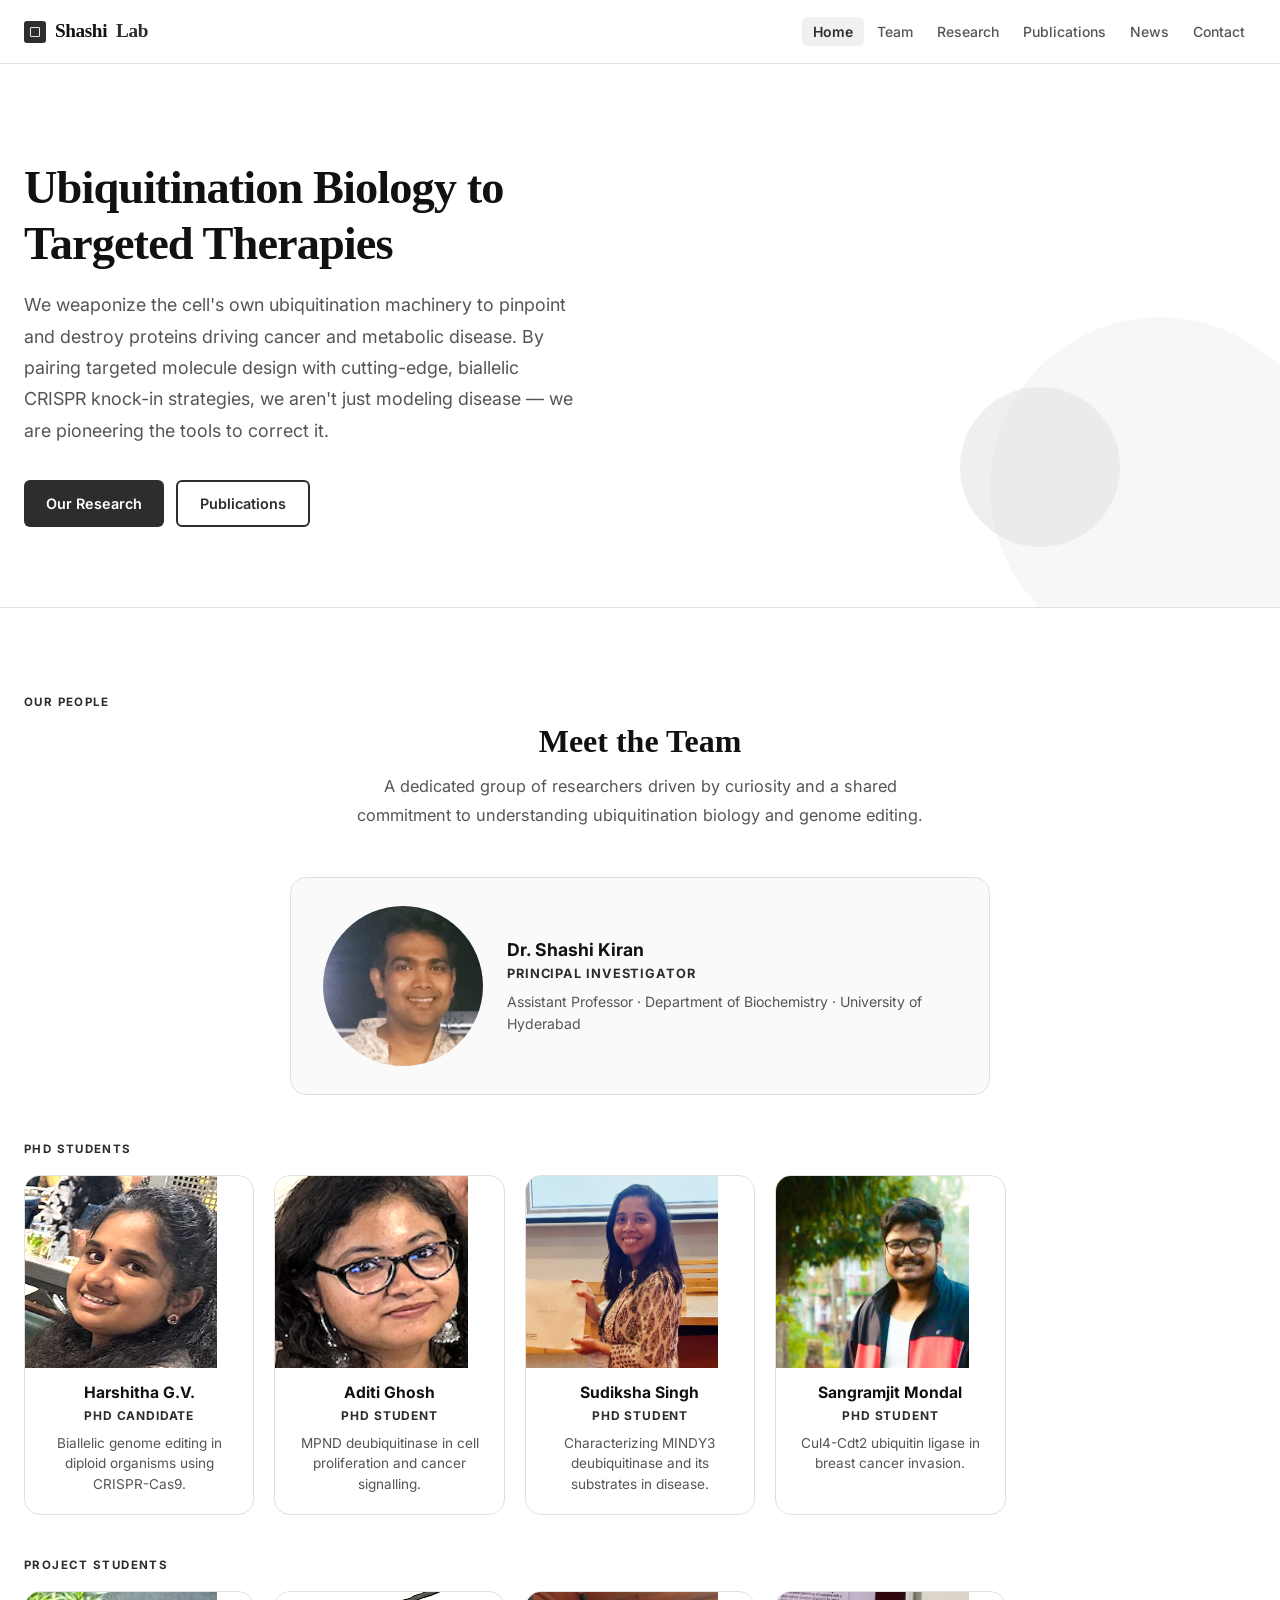
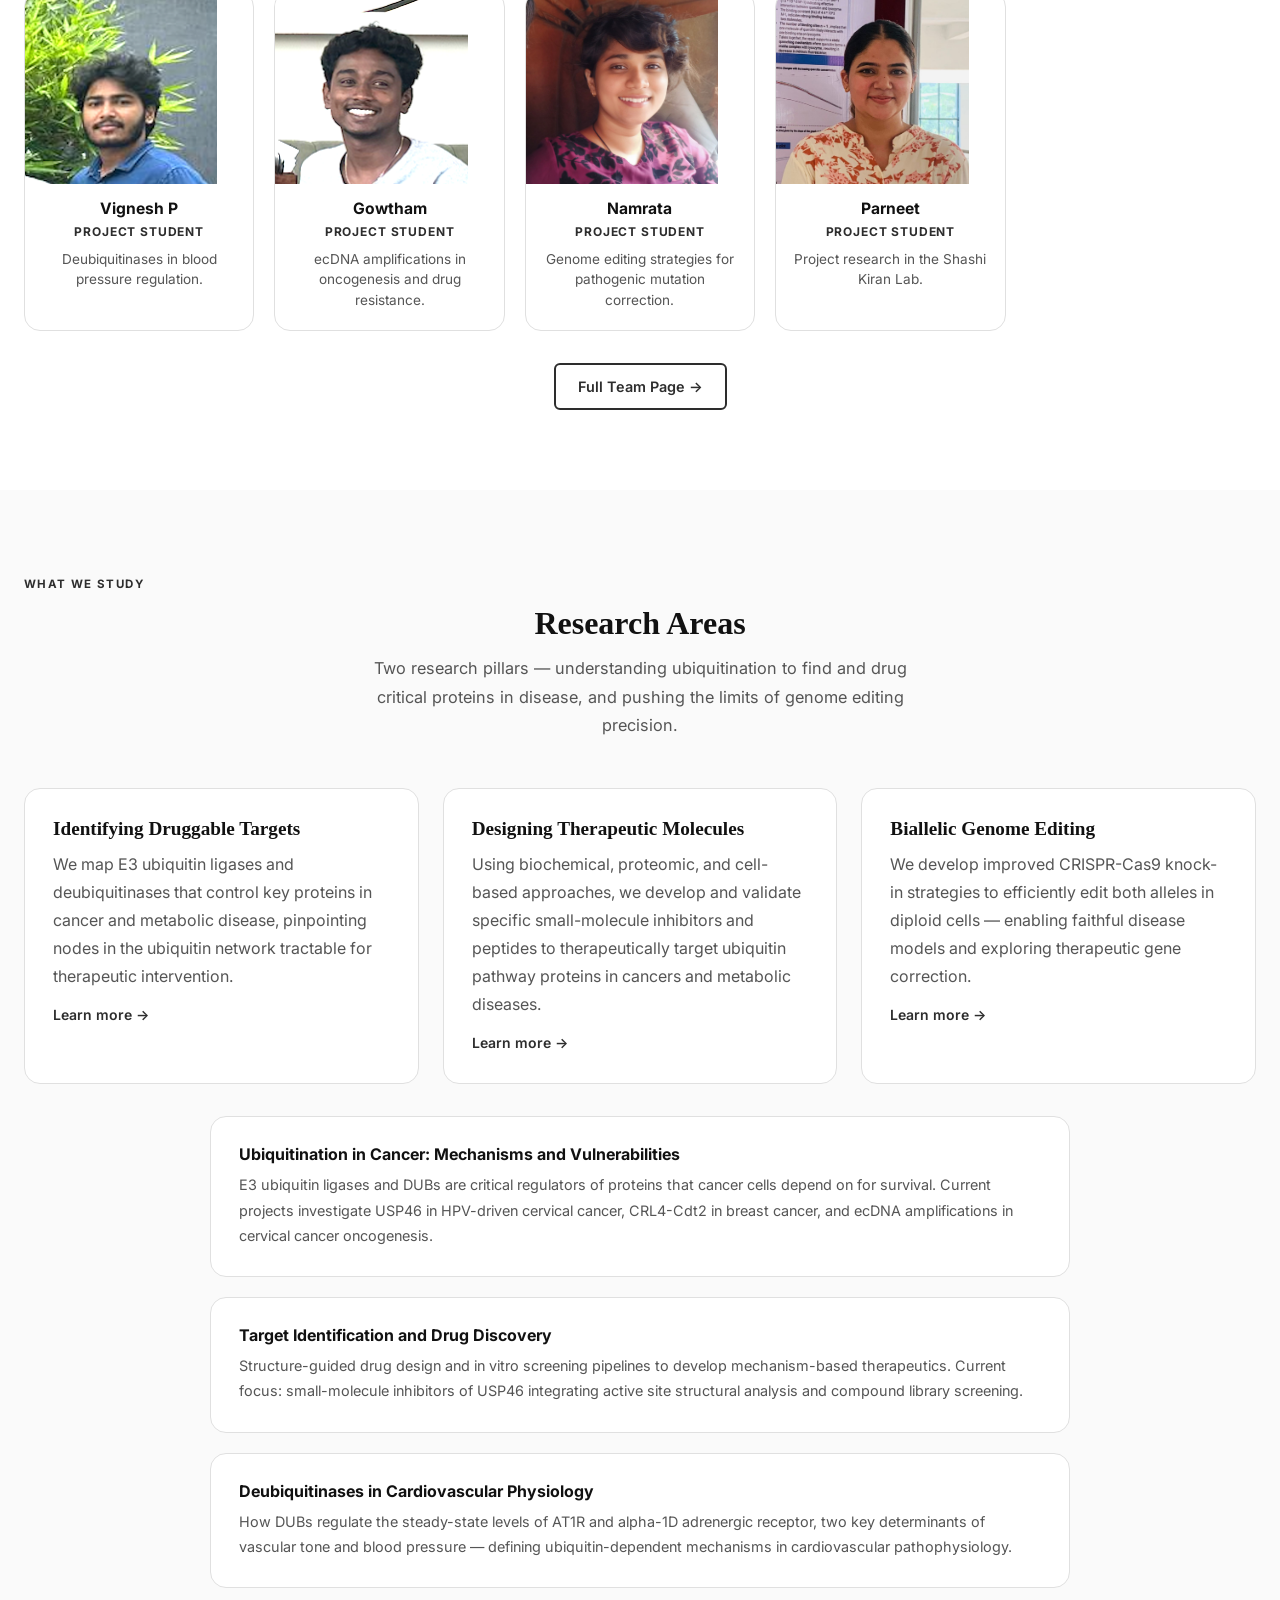
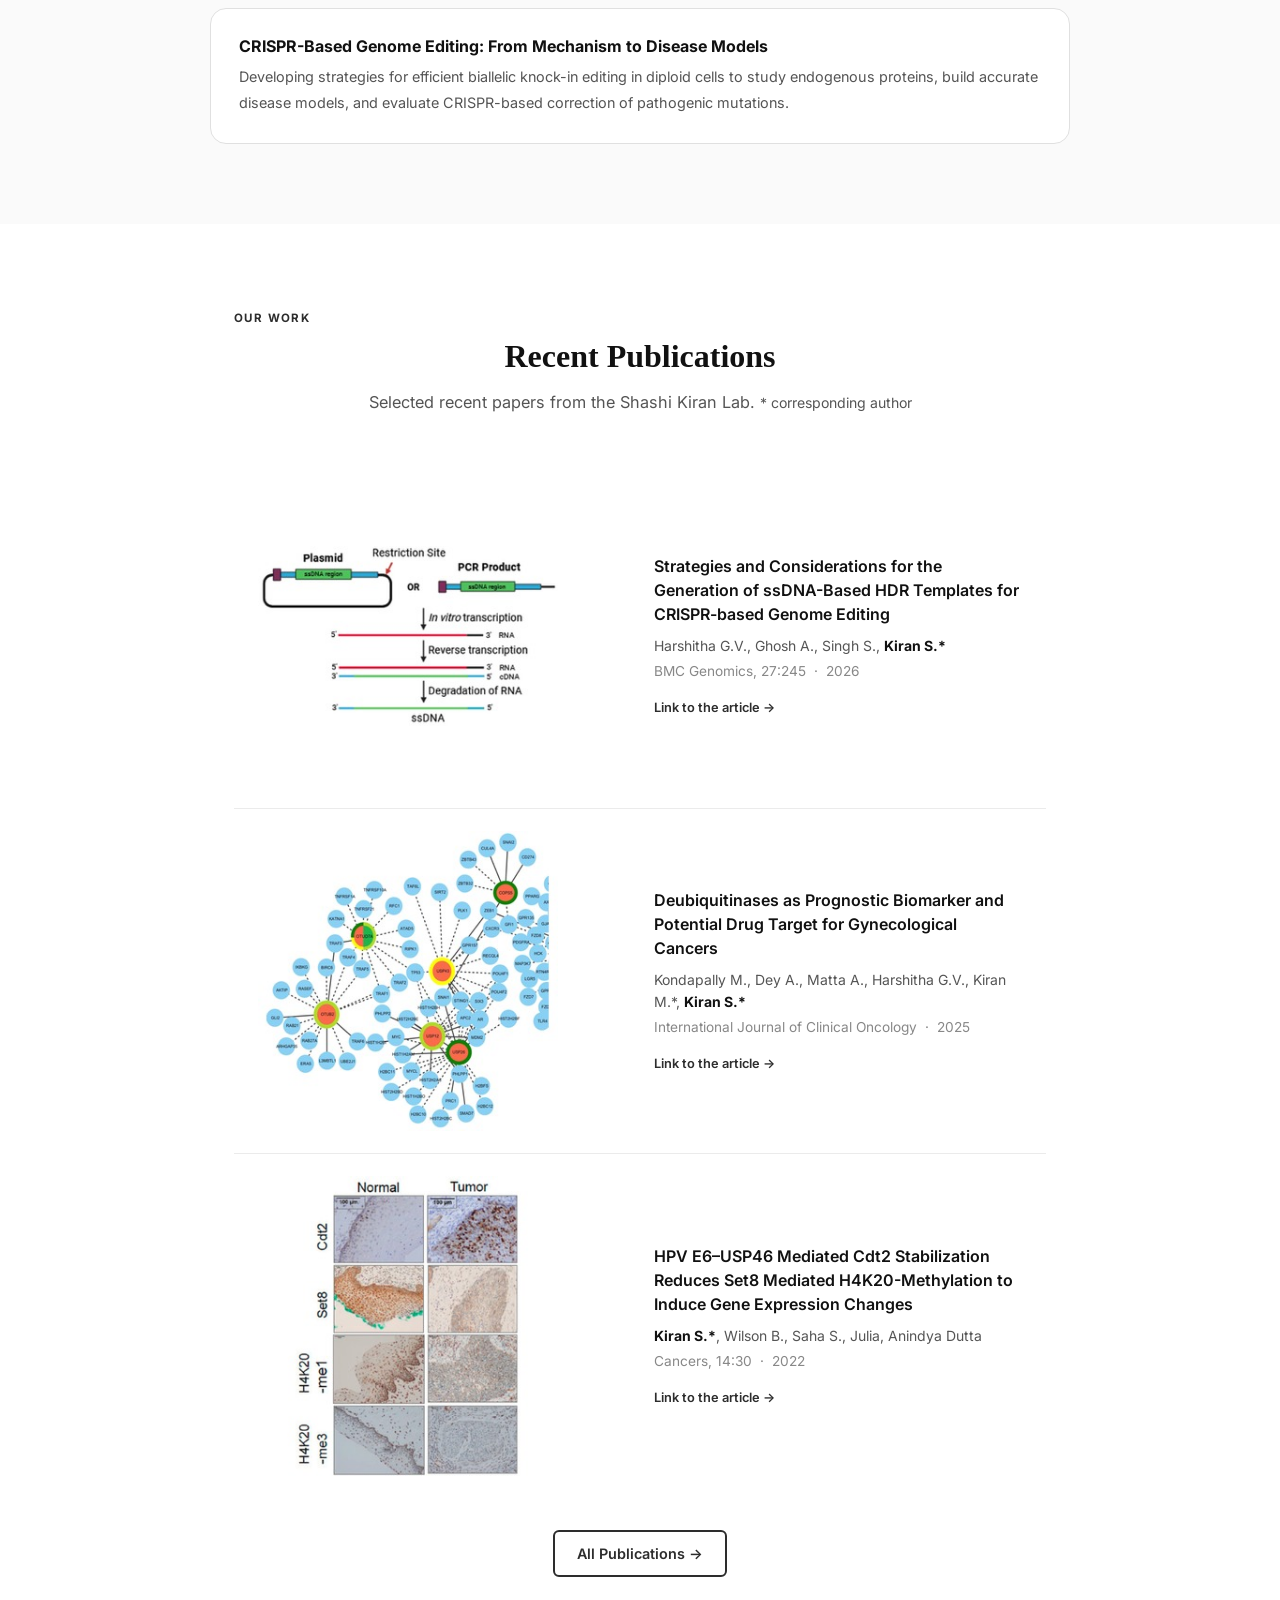
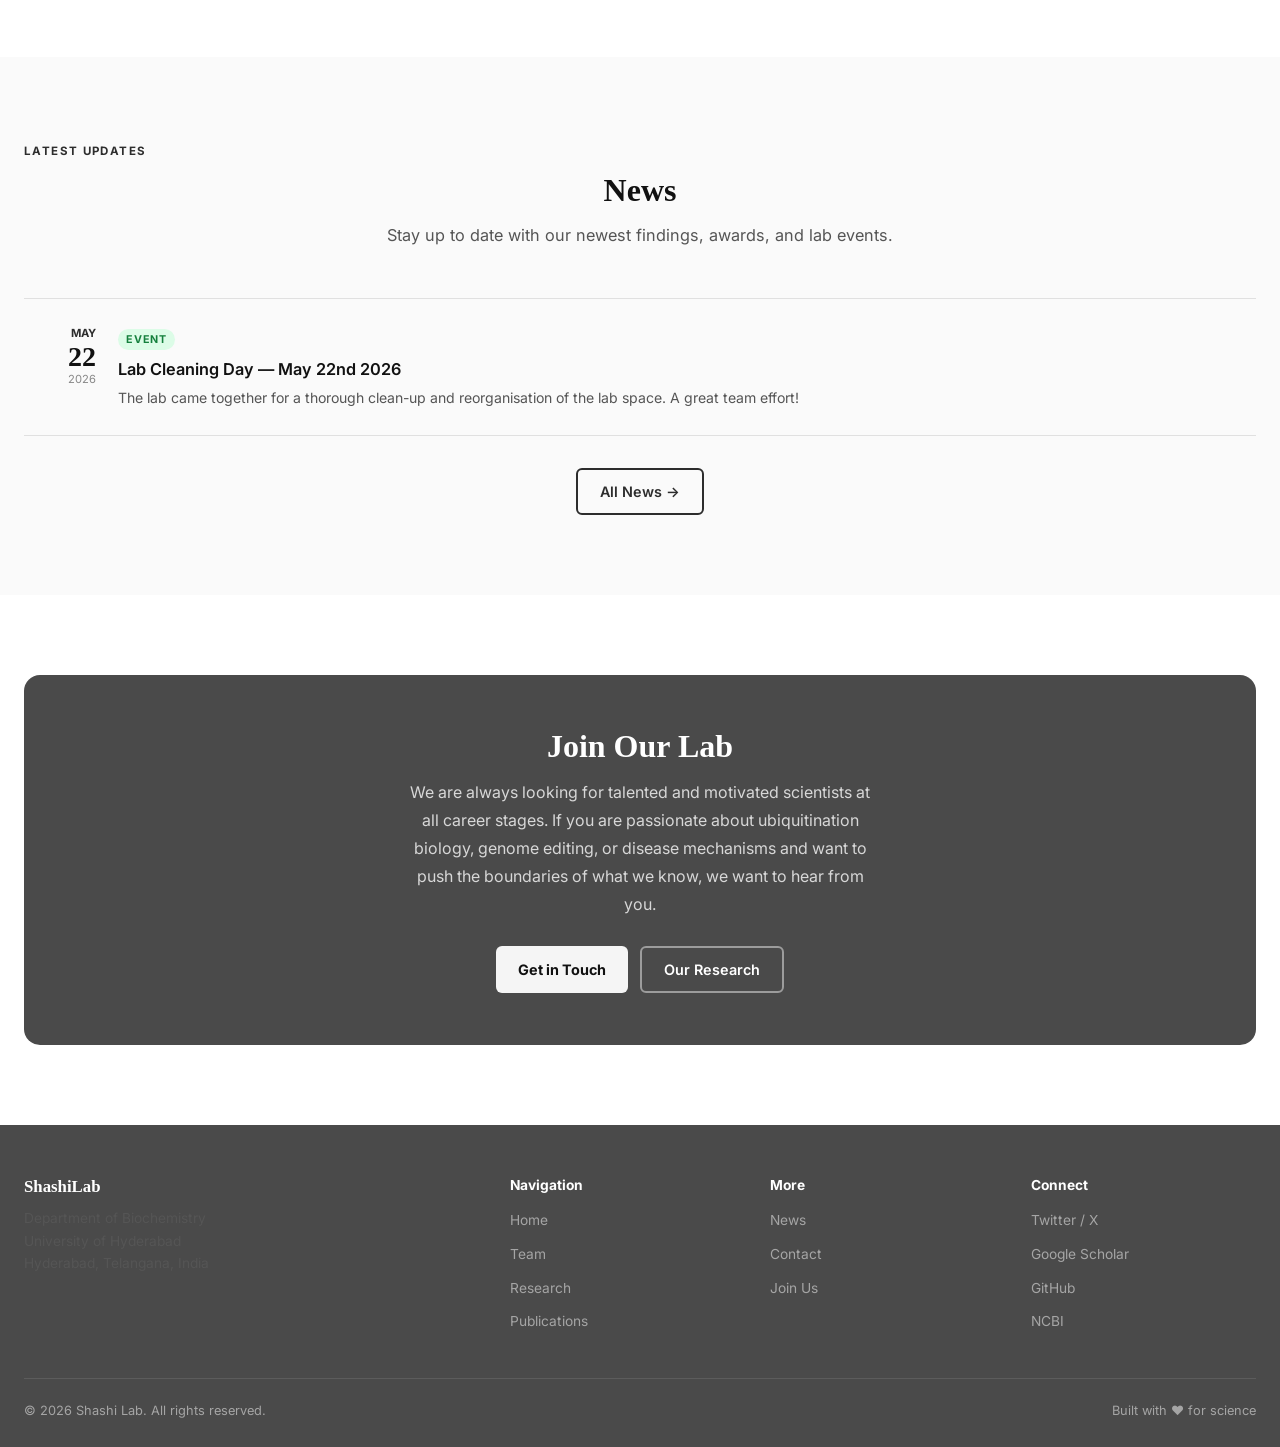
==== index.html @ e82fa658 "Initial commit: Shashi Lab website" ====
<!DOCTYPE html>
<html lang="en">
<head>
  <meta charset="UTF-8" />
  <meta name="viewport" content="width=device-width, initial-scale=1.0" />
  <title>Dr. Shashi Kiran Lab | University of Hyderabad | Biochemistry</title>
  <meta name="description" content="Dr. Shashi Kiran's research lab at the Department of Biochemistry, University of Hyderabad. We study ubiquitination biology in cancer and develop CRISPR-based genome editing strategies." />
  <meta name="keywords" content="Shashi Kiran, University of Hyderabad, Biochemistry, ubiquitin, deubiquitinase, USP46, CRISPR, genome editing, cancer research, UoH, Hyderabad" />
  <meta name="author" content="Dr. Shashi Kiran" />
  <meta property="og:title" content="Dr. Shashi Kiran Lab | University of Hyderabad" />
  <meta property="og:description" content="Research lab studying ubiquitination biology in cancer and CRISPR-based genome editing. Department of Biochemistry, University of Hyderabad." />
  <meta property="og:type" content="website" />
  <script type="application/ld+json">
  {
    "@context": "https://schema.org",
    "@graph": [
      {
        "@type": "ResearchOrganization",
        "name": "Shashi Kiran Lab",
        "alternateName": "ShashiLab",
        "description": "Research laboratory studying ubiquitination biology in cancer and CRISPR-based genome editing strategies at the University of Hyderabad.",
        "url": "",
        "parentOrganization": {
          "@type": "CollegeOrUniversity",
          "name": "University of Hyderabad",
          "alternateName": "UoH",
          "address": {
            "@type": "PostalAddress",
            "addressLocality": "Hyderabad",
            "addressRegion": "Telangana",
            "addressCountry": "IN"
          }
        },
        "department": {
          "@type": "Organization",
          "name": "Department of Biochemistry"
        },
        "knowsAbout": ["ubiquitination", "deubiquitinase", "CRISPR", "genome editing", "cancer biology", "USP46", "CRL4-Cdt2"]
      },
      {
        "@type": "Person",
        "name": "Dr. Shashi Kiran",
        "jobTitle": "Assistant Professor",
        "affiliation": {
          "@type": "CollegeOrUniversity",
          "name": "University of Hyderabad"
        },
        "worksFor": {
          "@type": "Organization",
          "name": "Department of Biochemistry, University of Hyderabad"
        },
        "alumniOf": [
          {
            "@type": "CollegeOrUniversity",
            "name": "Centre for DNA Fingerprinting and Diagnostics",
            "alternateName": "CDFD"
          },
          {
            "@type": "CollegeOrUniversity",
            "name": "University of Virginia",
            "alternateName": "UVa"
          }
        ],
        "knowsAbout": ["ubiquitin", "deubiquitinase", "USP46", "CRISPR", "genome editing", "cancer research"]
      }
    ]
  }
  </script>
  <link rel="preconnect" href="https://fonts.googleapis.com" />
  <link rel="preconnect" href="https://fonts.gstatic.com" crossorigin />
  <link href="https://fonts.googleapis.com/css2?family=Inter:wght@400;500;600;700;800&display=swap" rel="stylesheet" />
  <link rel="stylesheet" href="assets/style.css" />
</head>
<body>

<!-- ── Navigation ─────────────────────────────────────────────── -->
<nav class="nav">
  <div class="nav-inner">
    <a href="index.html" class="nav-logo"><span class="nav-crest" aria-hidden="true"><span class="nav-crest-gem"></span></span>Shashi<span>Lab</span></a>
    <ul class="nav-links" id="navLinks">
      <li><a href="index.html"        id="nav-home"         class="active">Home</a></li>
      <li><a href="team.html"         id="nav-team"                    >Team</a></li>
      <li><a href="research.html"     id="nav-research"                >Research</a></li>
      <li><a href="publications.html" id="nav-publications"            >Publications</a></li>
      <li><a href="news.html"         id="nav-news"                    >News</a></li>
      <li><a href="contact.html"                                       >Contact</a></li>
    </ul>
    <button class="nav-toggle" id="navToggle" aria-label="Toggle menu">☰</button>
  </div>
</nav>

<!-- ── Hero ───────────────────────────────────────────────────── -->
<section class="hero" id="hero">
  <div class="hero-inner">
<h1>Ubiquitination Biology to<br>Targeted Therapies</h1>
    <p>We weaponize the cell's own ubiquitination machinery to pinpoint and destroy proteins driving cancer and metabolic disease. By pairing targeted molecule design with cutting-edge, biallelic CRISPR knock-in strategies, we aren't just modeling disease — we are pioneering the tools to correct it.</p>
    <div class="hero-actions">
      <a href="#research" class="btn btn-primary">Our Research</a>
      <a href="#publications" class="btn btn-outline">Publications</a>
    </div>
  </div>
</section>

<!-- ── Team ───────────────────────────────────────────────────── -->
<section class="section" id="team">
  <div class="container">
    <div class="section-label">Our People</div>
    <h2 class="section-title">Meet the Team</h2>
    <p class="section-subtitle">A dedicated group of researchers driven by curiosity and a shared commitment to understanding ubiquitination biology and genome editing.</p>

    <!-- PI -->
    <div style="max-width:700px;margin:0 auto 40px;background:var(--surface);border:1px solid var(--border);border-radius:var(--radius-lg);padding:28px 32px;display:flex;gap:24px;align-items:center;">
      <img src="assets/photos/shashi.jpg" alt="Dr. Shashi Kiran" style="flex-shrink:0;width:160px;height:160px;border-radius:50%;object-fit:cover;object-position:center top;">
      <div>
        <div style="font-size:1.1rem;font-weight:700;color:var(--text);">Dr. Shashi Kiran</div>
        <div style="font-size:.8rem;font-weight:700;color:var(--accent);text-transform:uppercase;letter-spacing:.07em;margin-bottom:6px;">Principal Investigator</div>
        <div style="font-size:.88rem;color:var(--text-muted);">Assistant Professor · Department of Biochemistry · University of Hyderabad</div>
      </div>
    </div>

    <!-- PhD Students -->
    <div class="section-label" style="margin-bottom:16px;">PhD Students</div>
    <div class="member-grid" style="margin-bottom:36px;">
      <div class="member-card">
        <img src="assets/photos/harshitha.png" alt="Harshitha G.V." class="member-photo">
        <h4>Harshitha G.V.</h4>
        <div class="member-role">PhD Candidate</div>
        <p>Biallelic genome editing in diploid organisms using CRISPR-Cas9.</p>
      </div>
      <div class="member-card">
        <img src="assets/photos/aditi.png" alt="Aditi Ghosh" class="member-photo">
        <h4>Aditi Ghosh</h4>
        <div class="member-role">PhD Student</div>
        <p>MPND deubiquitinase in cell proliferation and cancer signalling.</p>
      </div>
      <div class="member-card">
        <img src="assets/photos/sudiksha.png" alt="Sudiksha Singh" class="member-photo" style="object-position:center 70%;">
        <h4>Sudiksha Singh</h4>
        <div class="member-role">PhD Student</div>
        <p>Characterizing MINDY3 deubiquitinase and its substrates in disease.</p>
      </div>
      <div class="member-card">
        <img src="assets/photos/sangramjit.jpg" alt="Sangramjit Mondal" class="member-photo">
        <h4>Sangramjit Mondal</h4>
        <div class="member-role">PhD Student</div>
        <p>Cul4-Cdt2 ubiquitin ligase in breast cancer invasion.</p>
      </div>
    </div>

    <!-- Project Students -->
    <div class="section-label" style="margin-bottom:16px;">Project Students</div>
    <div class="member-grid" style="margin-bottom:32px;">
      <div class="member-card">
        <img src="assets/photos/vignesh.png" alt="Vignesh P" class="member-photo">
        <h4>Vignesh P</h4>
        <div class="member-role">Project Student</div>
        <p>Deubiquitinases in blood pressure regulation.</p>
      </div>
      <div class="member-card">
        <img src="assets/photos/gowtham.png" alt="Gowtham" class="member-photo">
        <h4>Gowtham</h4>
        <div class="member-role">Project Student</div>
        <p>ecDNA amplifications in oncogenesis and drug resistance.</p>
      </div>
      <div class="member-card">
        <img src="assets/photos/namrata.jpg" alt="Namrata" class="member-photo">
        <h4>Namrata</h4>
        <div class="member-role">Project Student</div>
        <p>Genome editing strategies for pathogenic mutation correction.</p>
      </div>
      <div class="member-card">
        <img src="assets/photos/parneet.jpg" alt="Parneet" class="member-photo">
        <h4>Parneet</h4>
        <div class="member-role">Project Student</div>
        <p>Project research in the Shashi Kiran Lab.</p>
      </div>
    </div>

    <div style="text-align:center;">
      <a href="team.html" class="btn btn-outline">Full Team Page →</a>
    </div>
  </div>
</section>

<!-- ── Research ────────────────────────────────────────────────── -->
<section class="section section-alt" id="research">
  <div class="container">
    <div class="section-label">What We Study</div>
    <h2 class="section-title">Research Areas</h2>
    <p class="section-subtitle">Two research pillars — understanding ubiquitination to find and drug critical proteins in disease, and pushing the limits of genome editing precision.</p>

    <div class="grid-3" style="margin-bottom:32px;">
      <div class="card">
        <h3>Identifying Druggable Targets</h3>
        <p>We map E3 ubiquitin ligases and deubiquitinases that control key proteins in cancer and metabolic disease, pinpointing nodes in the ubiquitin network tractable for therapeutic intervention.</p>
        <a href="research.html" style="font-size:.875rem;font-weight:600;margin-top:14px;display:inline-block;">Learn more →</a>
      </div>
      <div class="card">
        <h3>Designing Therapeutic Molecules</h3>
        <p>Using biochemical, proteomic, and cell-based approaches, we develop and validate specific small-molecule inhibitors and peptides to therapeutically target ubiquitin pathway proteins in cancers and metabolic diseases.</p>
        <a href="research.html" style="font-size:.875rem;font-weight:600;margin-top:14px;display:inline-block;">Learn more →</a>
      </div>
      <div class="card">
        <h3>Biallelic Genome Editing</h3>
        <p>We develop improved CRISPR-Cas9 knock-in strategies to efficiently edit both alleles in diploid cells — enabling faithful disease models and exploring therapeutic gene correction.</p>
        <a href="research.html" style="font-size:.875rem;font-weight:600;margin-top:14px;display:inline-block;">Learn more →</a>
      </div>
    </div>

    <!-- Four programs brief -->
    <div style="display:flex;flex-direction:column;gap:20px;max-width:860px;margin:0 auto;">
      <div class="card">
        <h4 style="margin-bottom:8px;">Ubiquitination in Cancer: Mechanisms and Vulnerabilities</h4>
        <p style="font-size:.9rem;">E3 ubiquitin ligases and DUBs are critical regulators of proteins that cancer cells depend on for survival. Current projects investigate USP46 in HPV-driven cervical cancer, CRL4-Cdt2 in breast cancer, and ecDNA amplifications in cervical cancer oncogenesis.</p>
      </div>
      <div class="card">
        <h4 style="margin-bottom:8px;">Target Identification and Drug Discovery</h4>
        <p style="font-size:.9rem;">Structure-guided drug design and in vitro screening pipelines to develop mechanism-based therapeutics. Current focus: small-molecule inhibitors of USP46 integrating active site structural analysis and compound library screening.</p>
      </div>
      <div class="card">
        <h4 style="margin-bottom:8px;">Deubiquitinases in Cardiovascular Physiology</h4>
        <p style="font-size:.9rem;">How DUBs regulate the steady-state levels of AT1R and alpha-1D adrenergic receptor, two key determinants of vascular tone and blood pressure — defining ubiquitin-dependent mechanisms in cardiovascular pathophysiology.</p>
      </div>
      <div class="card">
        <h4 style="margin-bottom:8px;">CRISPR-Based Genome Editing: From Mechanism to Disease Models</h4>
        <p style="font-size:.9rem;">Developing strategies for efficient biallelic knock-in editing in diploid cells to study endogenous proteins, build accurate disease models, and evaluate CRISPR-based correction of pathogenic mutations.</p>
      </div>
    </div>
  </div>
</section>

<!-- ── Publications ────────────────────────────────────────────── -->
<section class="section" id="publications">
  <div class="container" style="max-width:860px;">
    <div class="section-label">Our Work</div>
    <h2 class="section-title">Recent Publications</h2>
    <p class="section-subtitle">Selected recent papers from the Shashi Kiran Lab. <span style="color:var(--text-muted);font-size:.88rem;">* corresponding author</span></p>

    <div style="margin-bottom:32px;">

      <div class="pub-entry">
        <img src="assets/thumbs/pub2_t.jpg" class="pub-thumb" alt="BMC Genomics 2026 – ssDNA HDR templates" loading="lazy">
        <div class="pub-detail">
          <div class="pub-title-text">Strategies and Considerations for the Generation of ssDNA-Based HDR Templates for CRISPR-based Genome Editing</div>
          <div class="pub-authors-text">Harshitha G.V., Ghosh A., Singh S., <span class="me">Kiran S.*</span></div>
          <div class="pub-journal-text">BMC Genomics, 27:245 &nbsp;·&nbsp; 2026</div>
          <a href="https://doi.org/10.1186/s12864-025-12406-y" target="_blank" class="pub-doi-link">Link to the article →</a>
        </div>
      </div>

      <div class="pub-entry">
        <img src="assets/thumbs/pub3_t.jpg" class="pub-thumb" alt="Int J Clin Oncol 2025 – DUBs gynecological cancers" loading="lazy">
        <div class="pub-detail">
          <div class="pub-title-text">Deubiquitinases as Prognostic Biomarker and Potential Drug Target for Gynecological Cancers</div>
          <div class="pub-authors-text">Kondapally M., Dey A., Matta A., Harshitha G.V., Kiran M.*, <span class="me">Kiran S.*</span></div>
          <div class="pub-journal-text">International Journal of Clinical Oncology &nbsp;·&nbsp; 2025</div>
          <a href="https://doi.org/10.1007/s10147-025-02880-5" target="_blank" class="pub-doi-link">Link to the article →</a>
        </div>
      </div>

      <div class="pub-entry">
        <img src="assets/thumbs/pub4_t.jpg" class="pub-thumb" alt="Cancers 2022 – HPVE6-USP46-Cdt2" loading="lazy">
        <div class="pub-detail">
          <div class="pub-title-text">HPV E6–USP46 Mediated Cdt2 Stabilization Reduces Set8 Mediated H4K20-Methylation to Induce Gene Expression Changes</div>
          <div class="pub-authors-text"><span class="me">Kiran S.*</span>, Wilson B., Saha S., Julia, Anindya Dutta</div>
          <div class="pub-journal-text">Cancers, 14:30 &nbsp;·&nbsp; 2022</div>
          <a href="https://doi.org/10.3390/cancers14010030" target="_blank" class="pub-doi-link">Link to the article →</a>
        </div>
      </div>

    </div>

    <div style="text-align:center;">
      <a href="publications.html" class="btn btn-outline">All Publications →</a>
    </div>
  </div>
</section>

<!-- ── News ────────────────────────────────────────────────────── -->
<section class="section section-alt" id="news">
  <div class="container">
    <div class="section-label">Latest Updates</div>
    <h2 class="section-title">News</h2>
    <p class="section-subtitle">Stay up to date with our newest findings, awards, and lab events.</p>

    <div class="news-feed">
      <div class="news-item">
        <div class="news-datebox">
          <div class="nd-month">May</div>
          <div class="nd-day">22</div>
          <div class="nd-year">2026</div>
        </div>
        <div class="news-content">
          <span class="badge b-member">Event</span>
          <div class="news-title">Lab Cleaning Day — May 22nd 2026</div>
          <div class="news-desc">The lab came together for a thorough clean-up and reorganisation of the lab space. A great team effort!</div>
        </div>
      </div>
    </div>

    <div style="text-align:center;margin-top:32px;">
      <a href="news.html" class="btn btn-outline">All News →</a>
    </div>
  </div>
</section>

<!-- ── Join Us ──────────────────────────────────────────────────── -->
<section class="section">
  <div class="container">
    <div class="join-banner">
      <h2>Join Our Lab</h2>
      <p>We are always looking for talented and motivated scientists at all career stages. If you are passionate about ubiquitination biology, genome editing, or disease mechanisms and want to push the boundaries of what we know, we want to hear from you.</p>
      <div style="display:flex;flex-wrap:wrap;gap:12px;justify-content:center;">
        <a href="contact.html" class="btn btn-white">Get in Touch</a>
        <a href="research.html" class="btn btn-ghost-white">Our Research</a>
      </div>
    </div>
  </div>
</section>

<!-- ── Footer ───────────────────────────────────────────────────── -->
<footer class="footer">
  <div class="container">
    <div class="footer-grid">
      <div class="footer-brand">
        <h3>ShashiLab</h3>
        <p>Department of Biochemistry<br>University of Hyderabad<br>Hyderabad, Telangana, India</p>
      </div>
      <div class="footer-col">
        <h4>Navigation</h4>
        <ul>
          <li><a href="index.html">Home</a></li>
          <li><a href="#team">Team</a></li>
          <li><a href="#research">Research</a></li>
          <li><a href="#publications">Publications</a></li>
        </ul>
      </div>
      <div class="footer-col">
        <h4>More</h4>
        <ul>
          <li><a href="#news">News</a></li>
          <li><a href="contact.html">Contact</a></li>
          <li><a href="contact.html#join">Join Us</a></li>
        </ul>
      </div>
      <div class="footer-col">
        <h4>Connect</h4>
        <ul>
          <li><a href="#">Twitter / X</a></li>
          <li><a href="#">Google Scholar</a></li>
          <li><a href="#">GitHub</a></li>
          <li><a href="#">NCBI</a></li>
        </ul>
      </div>
    </div>
    <div class="footer-bottom">
      <span>© 2026 Shashi Lab. All rights reserved.</span>
      <span>Built with ❤️ for science</span>
    </div>
  </div>
</footer>

<script>
  // Mobile nav toggle
  document.getElementById('navToggle').addEventListener('click', () => {
    document.getElementById('navLinks').classList.toggle('open');
  });

  // Scroll-spy: highlight nav tab as each section scrolls into view
  const spySections = ['team', 'research', 'publications', 'news'];

  function updateActiveNav() {
    const scrollY = window.scrollY;
    let current = '';

    // If near the very top, highlight Home
    if (scrollY < 80) {
      current = 'home';
    } else {
      spySections.forEach(id => {
        const el = document.getElementById(id);
        if (el && el.getBoundingClientRect().top <= 120) current = id;
      });
    }

    document.querySelectorAll('.nav-links a').forEach(a => {
      a.classList.remove('active');
    });

    if (current === 'home') {
      document.getElementById('nav-home').classList.add('active');
    } else if (current) {
      const link = document.getElementById('nav-' + current);
      if (link) link.classList.add('active');
    }
  }

  window.addEventListener('scroll', updateActiveNav, { passive: true });
  updateActiveNav(); // run once on load
</script>
</body>
</html>
---- assets/style.css ----
/* ================================================================
   Shashi Lab — Main Stylesheet  |  Monochrome Edition
   ================================================================ */

@media (prefers-reduced-motion: no-preference) {
  html { scroll-behavior: smooth; }
}

/* ── Custom Properties ────────────────────────────────────────── */
:root {
  --primary:        #111111;
  --primary-dark:   #0d0d0d;
  --accent:         #2d2d2d;
  --accent-light:   #e8e8e8;
  --accent-mid:     #f0f0f0;

  --text:           #111111;
  --text-muted:     #555555;
  --text-light:     #888888;

  --bg:             #ffffff;
  --surface:        #fafafa;
  --surface-2:      #f0f0f0;
  --border:         #e0e0e0;
  --border-light:   #ebebeb;

  --shadow-sm:      0 1px 3px rgba(0,0,0,.07), 0 1px 2px rgba(0,0,0,.05);
  --shadow:         0 4px 12px rgba(0,0,0,.09);
  --shadow-lg:      0 10px 30px rgba(0,0,0,.11);

  --radius-sm:      6px;
  --radius:         10px;
  --radius-lg:      16px;
  --radius-full:    9999px;

  --nav-h:          64px;
  --max-w:          1300px;
  --section-pad:    80px;
}

/* ── Reset ────────────────────────────────────────────────────── */
*, *::before, *::after { box-sizing: border-box; margin: 0; padding: 0; }
html { scroll-behavior: smooth; }
body {
  font-family: 'Inter', -apple-system, BlinkMacSystemFont, 'Segoe UI', sans-serif;
  color: var(--text);
  background: var(--bg);
  line-height: 1.6;
  -webkit-font-smoothing: antialiased;
}
img { max-width: 100%; display: block; }
a   { color: var(--accent); text-decoration: none; }
a:hover { text-decoration: underline; }
ul  { list-style: none; }

/* ── Typography ───────────────────────────────────────────────── */
h1, h2, h3, h4, h5 { font-weight: 700; line-height: 1.2; color: var(--text); }
h1, h2, h3 { font-family: Georgia, 'Times New Roman', serif; }
h1 { font-size: clamp(2rem,   4vw, 2.9rem); }
h2 { font-size: clamp(1.45rem,3vw, 2rem);   }
h3 { font-size: 1.2rem; }
h4 { font-size: 1rem;   }
p  { color: var(--text-muted); line-height: 1.75; }

/* ── Layout helpers ───────────────────────────────────────────── */
.container {
  max-width: var(--max-w);
  margin: 0 auto;
  padding: 0 24px;
}
.section     { padding: var(--section-pad) 0; }
.section-alt { background: var(--surface); }

.section-label {
  display: inline-block;
  font-size: .72rem;
  font-weight: 700;
  letter-spacing: .12em;
  text-transform: uppercase;
  color: var(--accent);
  margin-bottom: 10px;
}
.section-title    { text-align: center; margin-bottom: 12px; }
.section-subtitle {
  text-align: center;
  color: var(--text-muted);
  max-width: 580px;
  margin: 0 auto 48px;
  font-size: 1.02rem;
}

/* ── Navigation ───────────────────────────────────────────────── */
.nav {
  position: sticky;
  top: 0;
  z-index: 100;
  height: var(--nav-h);
  background: rgba(255,255,255,.96);
  backdrop-filter: blur(12px);
  -webkit-backdrop-filter: blur(12px);
  border-bottom: 1px solid var(--border);
}
.nav-inner {
  max-width: var(--max-w);
  margin: 0 auto;
  padding: 0 24px;
  height: 100%;
  display: flex;
  align-items: center;
  justify-content: space-between;
}
.nav-logo {
  font-size: 1.2rem;
  font-weight: 700;
  color: var(--primary);
  text-decoration: none;
  letter-spacing: -.02em;
  white-space: nowrap;
  display: flex;
  align-items: center;
  gap: 9px;
  font-family: Georgia, 'Times New Roman', serif;
}
.nav-logo span { color: var(--accent); }
.nav-logo:hover { text-decoration: none; }

/* Crest mark (Option K) */
.nav-crest {
  width: 22px; height: 22px;
  background: var(--accent);
  border-radius: 3px;
  display: inline-flex;
  align-items: center;
  justify-content: center;
  flex-shrink: 0;
}
.nav-crest-gem {
  width: 10px; height: 10px;
  border: 1.5px solid var(--accent-light);
  border-radius: 1px;
}

.nav-links {
  display: flex;
  align-items: center;
  gap: 2px;
}
.nav-links a {
  font-size: .875rem;
  font-weight: 500;
  color: var(--text-muted);
  padding: 6px 11px;
  border-radius: var(--radius-sm);
  text-decoration: none;
  transition: color .15s, background .15s;
}
.nav-links a:hover  { color: var(--primary); background: var(--accent-mid); }
.nav-links a.active { color: var(--accent);  background: var(--accent-mid); font-weight: 600; }

.nav-toggle {
  display: none;
  background: none;
  border: 1.5px solid var(--border);
  border-radius: var(--radius-sm);
  padding: 5px 8px;
  cursor: pointer;
  color: var(--text);
  font-size: 1.1rem;
  line-height: 1;
}
@media (max-width: 720px) {
  .nav-toggle { display: flex; align-items: center; }
  .nav-links {
    display: none;
    position: absolute;
    top: var(--nav-h);
    left: 0; right: 0;
    background: var(--bg);
    border-bottom: 1px solid var(--border);
    flex-direction: column;
    align-items: stretch;
    padding: 12px;
    gap: 2px;
    box-shadow: var(--shadow);
  }
  .nav-links.open { display: flex; }
  .nav-links a { padding: 10px 14px; }
}

/* ── Buttons ──────────────────────────────────────────────────── */
.btn {
  display: inline-flex;
  align-items: center;
  gap: 7px;
  font-size: .9rem;
  font-weight: 600;
  padding: 10px 22px;
  border-radius: var(--radius-sm);
  border: none;
  cursor: pointer;
  text-decoration: none;
  transition: transform .15s, box-shadow .15s, background .15s, border-color .15s;
  font-family: inherit;
}
.btn:hover { transform: translateY(-1px); box-shadow: var(--shadow); text-decoration: none; }

.btn-primary  { background: var(--accent); color: #ffffff; }
.btn-primary:hover { background: var(--primary-dark); color: #ffffff; }

.btn-outline  { background: transparent; color: var(--accent); border: 2px solid var(--accent); }
.btn-outline:hover  { background: var(--accent); color: #ffffff; }

/* for use on dark backgrounds (join banner, footer) */
.btn-white    { background: #f5f5f5; color: var(--primary); font-weight: 700; }
.btn-white:hover  { background: var(--accent-light); }

.btn-ghost-white {
  background: transparent;
  color: #fff;
  border: 2px solid rgba(255,255,255,.45);
}
.btn-ghost-white:hover { background: rgba(255,255,255,.12); border-color: #fff; }

.btn-sm { font-size: .8rem; padding: 6px 14px; }

/* ── Hero (home) ──────────────────────────────────────────────── */
.hero {
  background: var(--bg);
  padding: 96px 0 80px;
  position: relative;
  overflow: hidden;
  border-bottom: 1px solid var(--border);
}
/* Bubble decorations (Option I placement) */
.hero::before {
  content: '';
  position: absolute;
  right: -50px; bottom: -50px;
  width: 340px; height: 340px;
  border-radius: 50%;
  background: var(--accent-mid);
  opacity: .55;
  pointer-events: none;
}
.hero::after {
  content: '';
  position: absolute;
  right: 160px; bottom: 60px;
  width: 160px; height: 160px;
  border-radius: 50%;
  background: var(--border);
  opacity: .5;
  pointer-events: none;
}
.hero-inner {
  position: relative; z-index: 1;
  max-width: var(--max-w);
  margin: 0 auto;
  padding: 0 24px;
}
.hero-badge {
  display: inline-flex;
  align-items: center;
  gap: 6px;
  background: var(--surface);
  border: 1px solid var(--border);
  color: var(--accent);
  font-size: .73rem;
  font-weight: 700;
  letter-spacing: .1em;
  text-transform: uppercase;
  padding: 5px 12px;
  border-radius: var(--radius-full);
  margin-bottom: 22px;
}
.hero h1 { color: var(--primary); margin-bottom: 18px; max-width: 680px; letter-spacing: -.02em; }
.hero > .hero-inner > p {
  color: var(--text-muted);
  font-size: 1.12rem;
  max-width: 560px;
  margin-bottom: 34px;
}
.hero-actions { display: flex; flex-wrap: wrap; gap: 12px; }
.hero-stats {
  display: flex; flex-wrap: wrap; gap: 44px;
  margin-top: 60px;
  padding-top: 40px;
  border-top: 1px solid var(--border);
}
.hero-stat-value { font-size: 2rem; font-weight: 800; color: var(--primary); line-height: 1; font-family: Georgia, serif; }
.hero-stat-label { font-size: .82rem; color: var(--text-muted); margin-top: 4px; }

/* ── Page hero (inner pages) ──────────────────────────────────── */
.page-hero {
  background: var(--bg);
  padding: 54px 0 50px;
  position: relative;
  overflow: hidden;
  border-bottom: 1px solid var(--border);
}
.page-hero::before {
  content: '';
  position: absolute;
  right: -30px; bottom: -30px;
  width: 210px; height: 210px;
  border-radius: 50%;
  background: var(--accent-mid);
  opacity: .45;
  pointer-events: none;
}
.page-hero::after {
  content: '';
  position: absolute;
  right: 120px; bottom: 35px;
  width: 90px; height: 90px;
  border-radius: 50%;
  background: var(--border);
  opacity: .5;
  pointer-events: none;
}
.page-hero .section-label { color: var(--accent); }
.page-hero h1 { color: var(--primary); margin-bottom: 8px; }
.page-hero p  { color: var(--text-muted); font-size: 1.02rem; }

/* ── Research cards ───────────────────────────────────────────── */
.grid-3 { display: grid; grid-template-columns: repeat(auto-fill, minmax(300px, 1fr)); gap: 24px; }
.grid-2 { display: grid; grid-template-columns: repeat(auto-fill, minmax(360px, 1fr)); gap: 24px; }
.grid-4 { display: grid; grid-template-columns: repeat(auto-fill, minmax(220px, 1fr)); gap: 20px; }

.card {
  background: #fff;
  border: 1px solid var(--border);
  border-radius: var(--radius-lg);
  padding: 28px;
  transition: box-shadow .2s, transform .2s;
}
.card:hover { box-shadow: var(--shadow-lg); transform: translateY(-3px); }

.card-icon {
  width: 50px; height: 50px;
  background: var(--surface);
  border-radius: var(--radius);
  display: flex; align-items: center; justify-content: center;
  font-size: 1.4rem;
  margin-bottom: 18px;
}
.card h3 { margin-bottom: 10px; }

/* Banner-top card variant */
.card-with-banner { padding-top: 0; overflow: hidden; }
.card-banner {
  background: var(--accent);
  color: #fef3c7;
  font-size: .68rem;
  font-weight: 700;
  letter-spacing: .13em;
  text-transform: uppercase;
  padding: 9px 28px;
  margin: 0 -28px 22px;
}

/* ── Team ─────────────────────────────────────────────────────── */
.pi-card {
  display: grid;
  grid-template-columns: 240px 1fr;
  gap: 36px;
  align-items: start;
  background: #fff;
  border: 1px solid var(--border);
  border-radius: var(--radius-lg);
  padding: 36px;
  margin-bottom: 48px;
  box-shadow: var(--shadow-sm);
}
.pi-avatar {
  width: 160px; height: 160px;
  border-radius: var(--radius-lg);
  background: linear-gradient(135deg, #2d2d2d, #4a4a4a);
  display: flex; align-items: center; justify-content: center;
  font-size: 3rem; font-weight: 700; color: #ffffff;
  font-family: Georgia, serif;
}
.pi-photo {
  width: 240px; height: 240px;
  border-radius: var(--radius-lg);
  object-fit: cover;
  object-position: center top;
}
.pi-name  { font-size: 1.5rem; margin-bottom: 3px; font-family: Georgia, serif; }
.pi-title { font-size: .88rem; color: var(--accent); font-weight: 600; margin-bottom: 14px; letter-spacing: .02em; }
.pi-bio   { margin-bottom: 18px; }
.pi-links { display: flex; flex-wrap: wrap; gap: 8px; }

.member-grid { display: grid; grid-template-columns: repeat(auto-fill, minmax(195px, 1fr)); gap: 20px; }
.member-card {
  text-align: center;
  background: #fff;
  border: 1px solid var(--border);
  border-radius: var(--radius-lg);
  padding: 0 18px 20px;
  overflow: hidden;
  transition: box-shadow .2s, transform .2s;
}
.member-card:hover { box-shadow: var(--shadow-lg); transform: translateY(-3px); }
.member-avatar {
  width: calc(100% + 36px);
  aspect-ratio: 1;
  margin: 0 -18px 16px;
  display: flex; align-items: center; justify-content: center;
  font-size: 3rem; font-weight: 700; color: #ffffff;
  background: linear-gradient(135deg, #2d2d2d, #4a4a4a);
  font-family: Georgia, serif;
}
.member-photo {
  width: calc(100% + 36px);
  aspect-ratio: 1;
  object-fit: cover;
  object-position: center top;
  margin: 0 -18px 16px;
  display: block;
}
.member-card h4   { margin-bottom: 3px; font-size: .98rem; }
.member-role {
  font-size: .75rem; font-weight: 700;
  color: var(--accent);
  text-transform: uppercase;
  letter-spacing: .07em;
  margin-bottom: 8px;
}
.member-card p { font-size: .85rem; line-height: 1.5; }
.member-links {
  margin-top: 12px;
  display: flex; justify-content: center; gap: 6px;
  flex-wrap: wrap;
}
.member-links a {
  font-size: .73rem; font-weight: 600;
  color: var(--text-muted);
  background: var(--surface);
  padding: 3px 9px;
  border-radius: var(--radius-full);
  border: 1px solid var(--border);
  text-decoration: none;
  transition: background .15s, color .15s;
}
.member-links a:hover { background: var(--accent-mid); color: var(--accent); }

.alumni-list { display: flex; flex-direction: column; gap: 0; }
.alumni-item {
  display: flex; align-items: center; justify-content: space-between;
  padding: 14px 0;
  border-bottom: 1px solid var(--border-light);
  gap: 16px;
  flex-wrap: wrap;
}
.alumni-name  { font-weight: 600; font-size: .95rem; }
.alumni-info  { font-size: .85rem; color: var(--text-muted); }
.alumni-dest  { font-size: .82rem; color: var(--accent); font-style: italic; }

/* ── Publications ─────────────────────────────────────────────── */
.pub-year-section { margin-bottom: 60px; }
.pub-year-heading {
  font-size: 3.2rem; font-weight: 800;
  color: var(--border); line-height: 1;
  margin-bottom: 2px; letter-spacing: -1px;
  font-family: Georgia, serif;
}
.pub-year-rule {
  border: none; border-top: 1.5px solid var(--border);
  margin: 0 0 6px;
}
.pub-list { display: flex; flex-direction: column; }
.pub-entry {
  display: flex; gap: 96px;
  padding: 22px 24px;
  border-bottom: 1px solid var(--border-light);
  align-items: center;
  transition: background .15s;
}
.pub-entry:last-child { border-bottom: none; }
.pub-entry:hover { background: var(--surface); }

.pub-thumb {
  flex-shrink: 0;
  align-self: center;
  width: 300px;
  height: 300px;
  border-radius: 8px;
  overflow: hidden;
  display: block;
}
img.pub-thumb {
  display: block;
  width: 300px;
  height: 300px;
  object-fit: cover;
}
.pub-thumb-lines {
  flex: 1; padding: 9px 8px 6px;
  display: flex; flex-direction: column; gap: 5px;
}
.pub-thumb-line {
  height: 2px; border-radius: 1px; background: var(--border);
}
.pub-thumb-line:nth-child(1) { width: 88%; }
.pub-thumb-line:nth-child(2) { width: 65%; }
.pub-thumb-line:nth-child(3) { width: 92%; }
.pub-thumb-line:nth-child(4) { width: 75%; }
.pub-thumb-line:nth-child(5) { width: 55%; }
.pub-thumb-line:nth-child(6) { width: 80%; }
.pub-thumb-footer {
  background: var(--surface);
  border-top: 1px solid var(--border);
  padding: 4px 5px;
  font-size: .5rem; font-weight: 700;
  color: var(--text-light); text-transform: uppercase;
  letter-spacing: .04em; line-height: 1.35;
  text-align: center;
}

.pub-detail { flex: 1; padding-top: 1px; }
.pub-title-text {
  font-size: 1rem; font-weight: 600;
  color: var(--text); line-height: 1.52;
  margin-bottom: 8px;
}
.pub-title-text a { color: inherit; text-decoration: none; }
.pub-title-text a:hover { color: var(--accent); }
.pub-authors-text {
  font-size: .875rem; color: var(--text-muted);
  margin-bottom: 4px; line-height: 1.6;
}
.pub-authors-text .me { font-weight: 700; color: var(--primary); }
.pub-journal-text {
  font-size: .855rem; color: var(--text-light);
  margin-bottom: 11px;
}
.pub-doi-link {
  display: inline-block;
  font-size: .8rem; font-weight: 600;
  color: var(--accent); text-decoration: none;
  border-bottom: 1px solid transparent;
  transition: border-color .15s;
}
.pub-doi-link:hover { border-bottom-color: var(--accent); }
.pl-code:hover { background: var(--accent-light); }
.pl-data { color: #7c3aed; border-color: #ddd6fe; background: #faf5ff; }

/* ── News ─────────────────────────────────────────────────────── */
.news-feed { display: flex; flex-direction: column; }
.news-item {
  display: flex; gap: 22px;
  padding: 26px 0;
  border-bottom: 1px solid var(--border);
}
.news-item:first-child { border-top: 1px solid var(--border); }
.news-datebox { min-width: 72px; text-align: right; }
.news-datebox .nd-month { font-size: .7rem; font-weight: 700; text-transform: uppercase; color: var(--accent); }
.news-datebox .nd-day   { font-size: 1.75rem; font-weight: 800; color: var(--text); line-height: 1; font-family: Georgia, serif; }
.news-datebox .nd-year  { font-size: .7rem; color: var(--text-light); }
.news-content { flex: 1; }
.badge {
  display: inline-flex; align-items: center;
  font-size: .67rem; font-weight: 700;
  text-transform: uppercase; letter-spacing: .07em;
  padding: 2px 8px; border-radius: var(--radius-full);
  margin-bottom: 6px;
}
.b-paper  { background: var(--accent-light); color: #222222; }
.b-award  { background: #fef9c3; color: #a16207; }
.b-member { background: #dcfce7; color: #15803d; }
.b-media  { background: #fce7f3; color: #9d174d; }
.b-grant  { background: #e0e7ff; color: #4338ca; }
.b-event  { background: var(--accent-mid); color: #444444; }
.news-title { font-size: 1.02rem; font-weight: 600; color: var(--text); margin-bottom: 5px; }
.news-desc  { font-size: .88rem; color: var(--text-muted); }

/* ── Resources ────────────────────────────────────────────────── */
.resource-grid { display: grid; grid-template-columns: repeat(auto-fill, minmax(270px, 1fr)); gap: 20px; }
.resource-card {
  background: #fff;
  border: 1px solid var(--border);
  border-radius: var(--radius-lg);
  padding: 24px;
  display: flex; flex-direction: column; gap: 10px;
  transition: box-shadow .2s, transform .2s;
}
.resource-card:hover { box-shadow: var(--shadow); transform: translateY(-2px); }
.res-type {
  font-size: .7rem; font-weight: 700;
  text-transform: uppercase; letter-spacing: .1em;
}
.rt-code     { color: #059669; }
.rt-data     { color: #0284c7; }
.rt-protocol { color: #7c3aed; }
.rt-tutorial { color: #d97706; }
.resource-card h4  { font-size: .97rem; line-height: 1.35; }
.resource-card p   { font-size: .86rem; flex: 1; }
.resource-footer   {
  display: flex; align-items: center; justify-content: space-between;
  font-size: .78rem; color: var(--text-light);
  padding-top: 4px;
  border-top: 1px solid var(--border-light);
}

/* ── Contact ──────────────────────────────────────────────────── */
.contact-grid { display: grid; grid-template-columns: 1fr 1fr; gap: 48px; }
.contact-item {
  display: flex; gap: 14px;
  margin-bottom: 22px;
}
.ci-icon {
  width: 42px; height: 42px;
  background: var(--surface);
  border-radius: var(--radius);
  display: flex; align-items: center; justify-content: center;
  font-size: 1.1rem; flex-shrink: 0;
}
.ci-label { font-size: .8rem; font-weight: 600; color: var(--text-muted); margin-bottom: 1px; }
.ci-value { font-size: .95rem; color: var(--text); }

.contact-form { display: flex; flex-direction: column; gap: 16px; }
.form-group   { display: flex; flex-direction: column; gap: 5px; }
.form-group label {
  font-size: .83rem; font-weight: 600; color: var(--text);
}
.form-group input,
.form-group textarea,
.form-group select {
  padding: 10px 13px;
  border: 1.5px solid var(--border);
  border-radius: var(--radius-sm);
  font-size: .93rem;
  font-family: inherit;
  color: var(--text);
  background: #fff;
  transition: border-color .15s, box-shadow .15s;
}
.form-group input:focus,
.form-group textarea:focus,
.form-group select:focus {
  outline: none;
  border-color: var(--accent);
  box-shadow: 0 0 0 3px rgba(0,0,0,.1);
}
.form-group textarea { resize: vertical; min-height: 110px; }
.form-row { display: grid; grid-template-columns: 1fr 1fr; gap: 16px; }

/* ── Join banner ──────────────────────────────────────────────── */
.join-banner {
  background: #4a4a4a;
  border-radius: var(--radius-lg);
  padding: 52px 48px;
  text-align: center;
}
.join-banner h2 { color: #ffffff; margin-bottom: 12px; }
.join-banner p  { color: rgba(255,255,255,.78); max-width: 480px; margin: 0 auto 28px; }

/* ── Chip / Tag ───────────────────────────────────────────────── */
.chip {
  display: inline-block;
  font-size: .73rem; font-weight: 600;
  padding: 3px 10px;
  border-radius: var(--radius-full);
  background: var(--surface);
  color: var(--accent);
  border: 1px solid var(--border);
}

/* ── Funding Cards ────────────────────────────────────────────── */
.fund-grid {
  display: grid;
  grid-template-columns: repeat(auto-fill, minmax(420px, 1fr));
  gap: 20px;
  max-width: 960px;
  margin: 0 auto;
}
.fund-card {
  background: #fff;
  border: 1px solid var(--border);
  border-radius: var(--radius-lg);
  overflow: hidden;
  display: flex;
  flex-direction: column;
  transition: box-shadow .25s, transform .25s;
}
.fund-card:hover { box-shadow: var(--shadow-lg); transform: translateY(-4px); }

.fund-header {
  padding: 18px 22px;
  display: flex;
  align-items: flex-start;
  justify-content: space-between;
  gap: 12px;
}
.fh-icmr      { background: linear-gradient(135deg, #0d9488 0%, #0f766e 100%); }
.fh-anrf      { background: linear-gradient(135deg, #3d3d3d 0%, #5a5a5a 100%); }
.fh-anrf-pair { background: linear-gradient(135deg, #2a2a2a 0%, #4a4a4a 100%); }

.fund-agency {
  font-size: 1rem; font-weight: 800;
  color: #fff; letter-spacing: .04em;
  line-height: 1;
}
.fund-agency-sub {
  font-size: .72rem; color: rgba(255,255,255,.7);
  margin-top: 4px; font-weight: 500;
}
.fund-grant {
  font-size: .67rem;
  color: rgba(255,255,255,.65);
  font-family: 'Courier New', monospace;
  text-align: right;
  white-space: nowrap;
  padding-top: 2px;
}
.fund-soon {
  font-size: .67rem; font-weight: 700;
  background: rgba(255,255,255,.2);
  color: #fff;
  padding: 3px 8px;
  border-radius: var(--radius-full);
  white-space: nowrap;
}
.fund-body {
  padding: 20px 22px;
  flex: 1;
  display: flex;
  flex-direction: column;
  justify-content: space-between;
  gap: 16px;
}
.fund-title {
  font-size: .95rem; font-weight: 600;
  color: var(--text); line-height: 1.55;
}
.fund-footer {
  display: flex;
  align-items: center;
  justify-content: space-between;
  flex-wrap: wrap;
  gap: 8px;
  padding-top: 14px;
  border-top: 1px solid var(--border-light);
}
.fund-amount {
  font-size: 1.05rem; font-weight: 800;
  color: var(--accent);
}
.fund-amount-note {
  font-size: .75rem; color: var(--text-muted);
  font-weight: 400;
}
.fund-dates {
  font-size: .82rem; color: var(--text-muted);
  display: flex; align-items: center; gap: 5px;
}
.fund-dates svg { opacity: .5; }

@media (max-width: 600px) {
  .fund-grid { grid-template-columns: 1fr; }
}

/* ── Divider ──────────────────────────────────────────────────── */
hr.divider { height: 1px; background: var(--border); border: none; }

/* ── Footer ───────────────────────────────────────────────────── */
.footer {
  background: #4a4a4a;
  color: rgba(255,255,255,.5);
  padding: 52px 0 26px;
}
.footer-grid {
  display: grid;
  grid-template-columns: 2fr 1fr 1fr 1fr;
  gap: 36px;
  padding-bottom: 36px;
  border-bottom: 1px solid rgba(255,255,255,.1);
  margin-bottom: 22px;
}
.footer-brand h3  { color: #ffffff; font-size: 1.05rem; margin-bottom: 10px; font-family: Georgia, serif; }
.footer-brand p   { font-size: .86rem; line-height: 1.65; max-width: 260px; }
.footer-col h4    { color: #ffffff; font-size: .86rem; margin-bottom: 14px; }
.footer-col li    { margin-bottom: 8px; }
.footer-col a     { font-size: .86rem; color: rgba(255,255,255,.5); text-decoration: none; transition: color .15s; }
.footer-col a:hover { color: #ffffff; }
.footer-bottom    {
  display: flex; align-items: center; justify-content: space-between;
  font-size: .8rem; flex-wrap: wrap; gap: 8px;
}
.footer-bottom a  { color: rgba(255,255,255,.38); }
.footer-bottom a:hover { color: #ffffff; }

/* ── Responsive ───────────────────────────────────────────────── */
@media (max-width: 900px) {
  .pi-card { grid-template-columns: 1fr; text-align: center; }
  .pi-avatar { margin: 0 auto; }
  .pi-photo { margin: 0 auto; }
  .pi-links  { justify-content: center; }
  .footer-grid { grid-template-columns: 1fr 1fr; }
  .contact-grid { grid-template-columns: 1fr; }
}
@media (max-width: 600px) {
  :root { --section-pad: 56px; }
  .hero          { padding: 70px 0 56px; }
  .hero-stats    { gap: 24px; margin-top: 40px; }
  .join-banner   { padding: 32px 20px; }
  .footer-grid   { grid-template-columns: 1fr; }
  .news-item     { flex-direction: column; gap: 8px; }
  .news-datebox  { text-align: left; display: flex; align-items: baseline; gap: 6px; }
  .news-datebox .nd-day { font-size: 1.2rem; }
  .form-row      { grid-template-columns: 1fr; }
  .pub-entry  { gap: 14px; padding: 14px 8px; }
  .pub-thumb  { width: 160px; height: 160px; }
  img.pub-thumb { width: 160px; height: 160px; }
  .grid-2        { grid-template-columns: 1fr; }
}
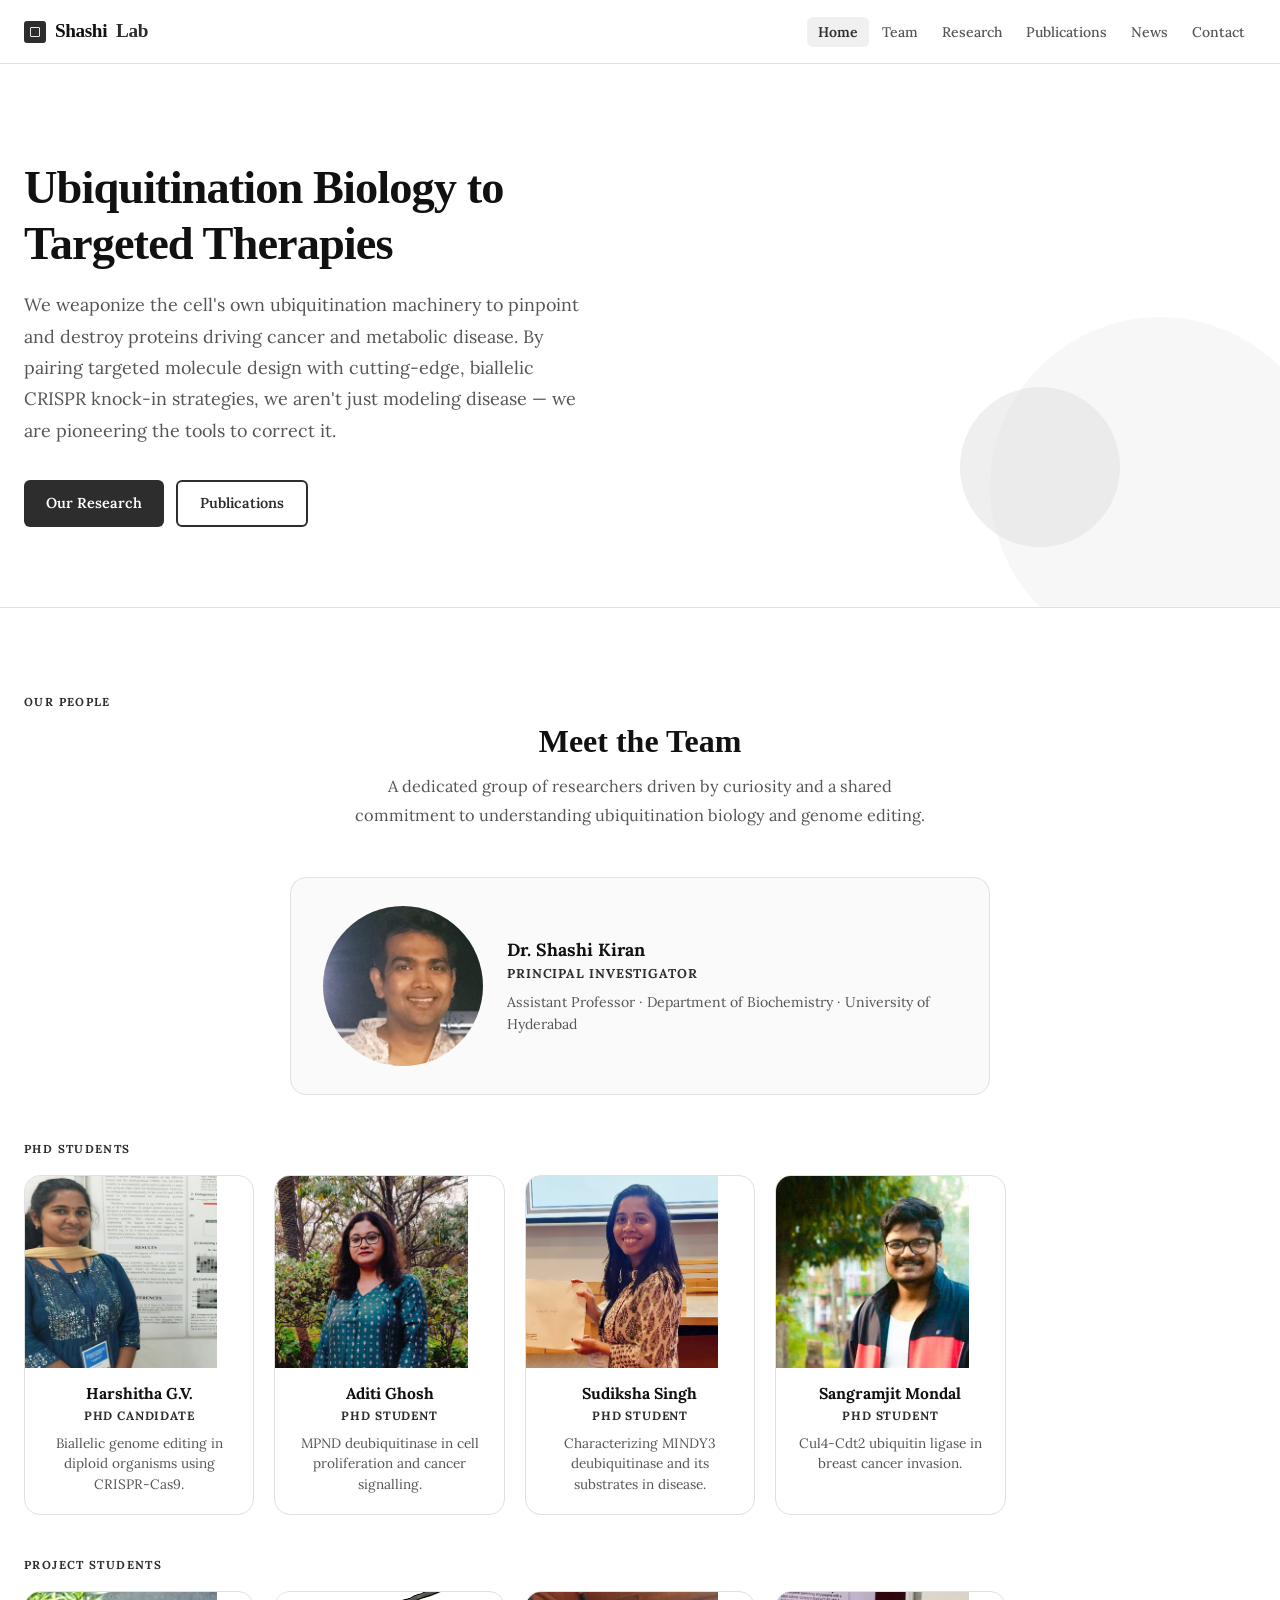
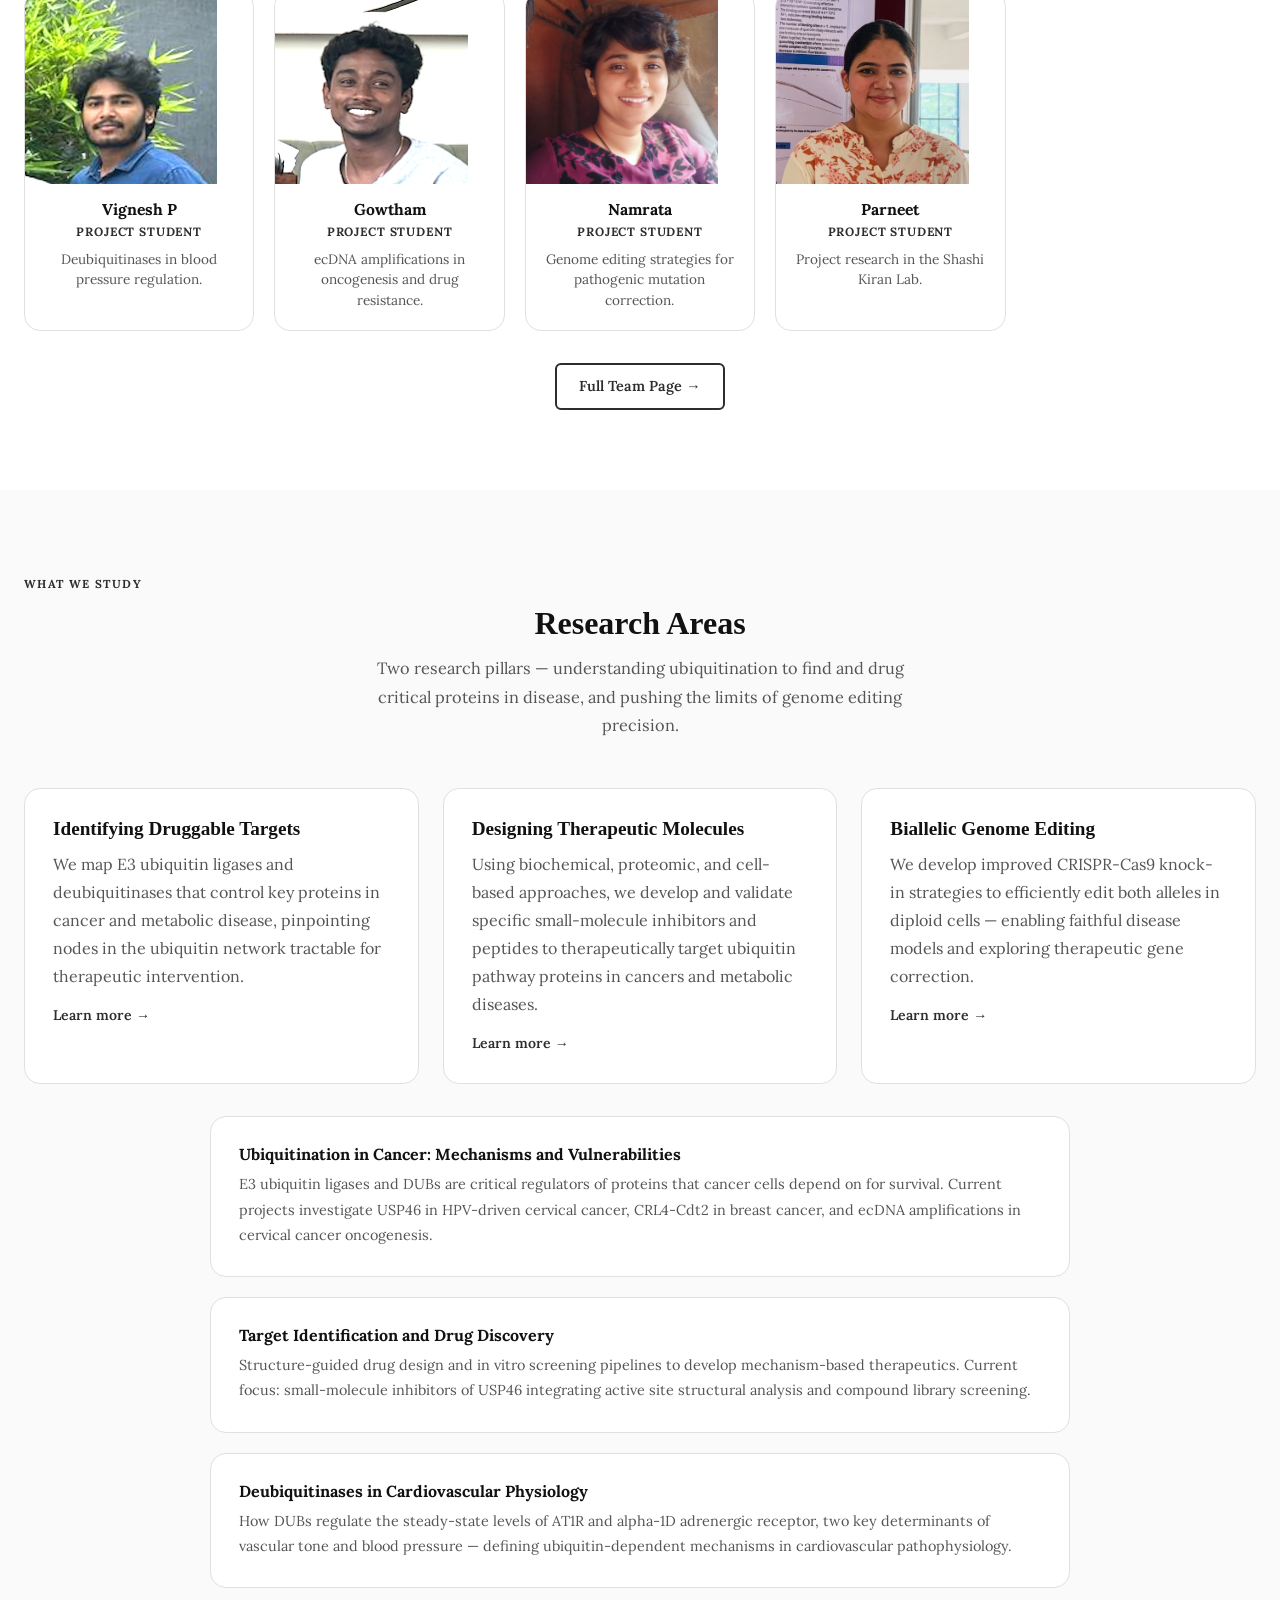
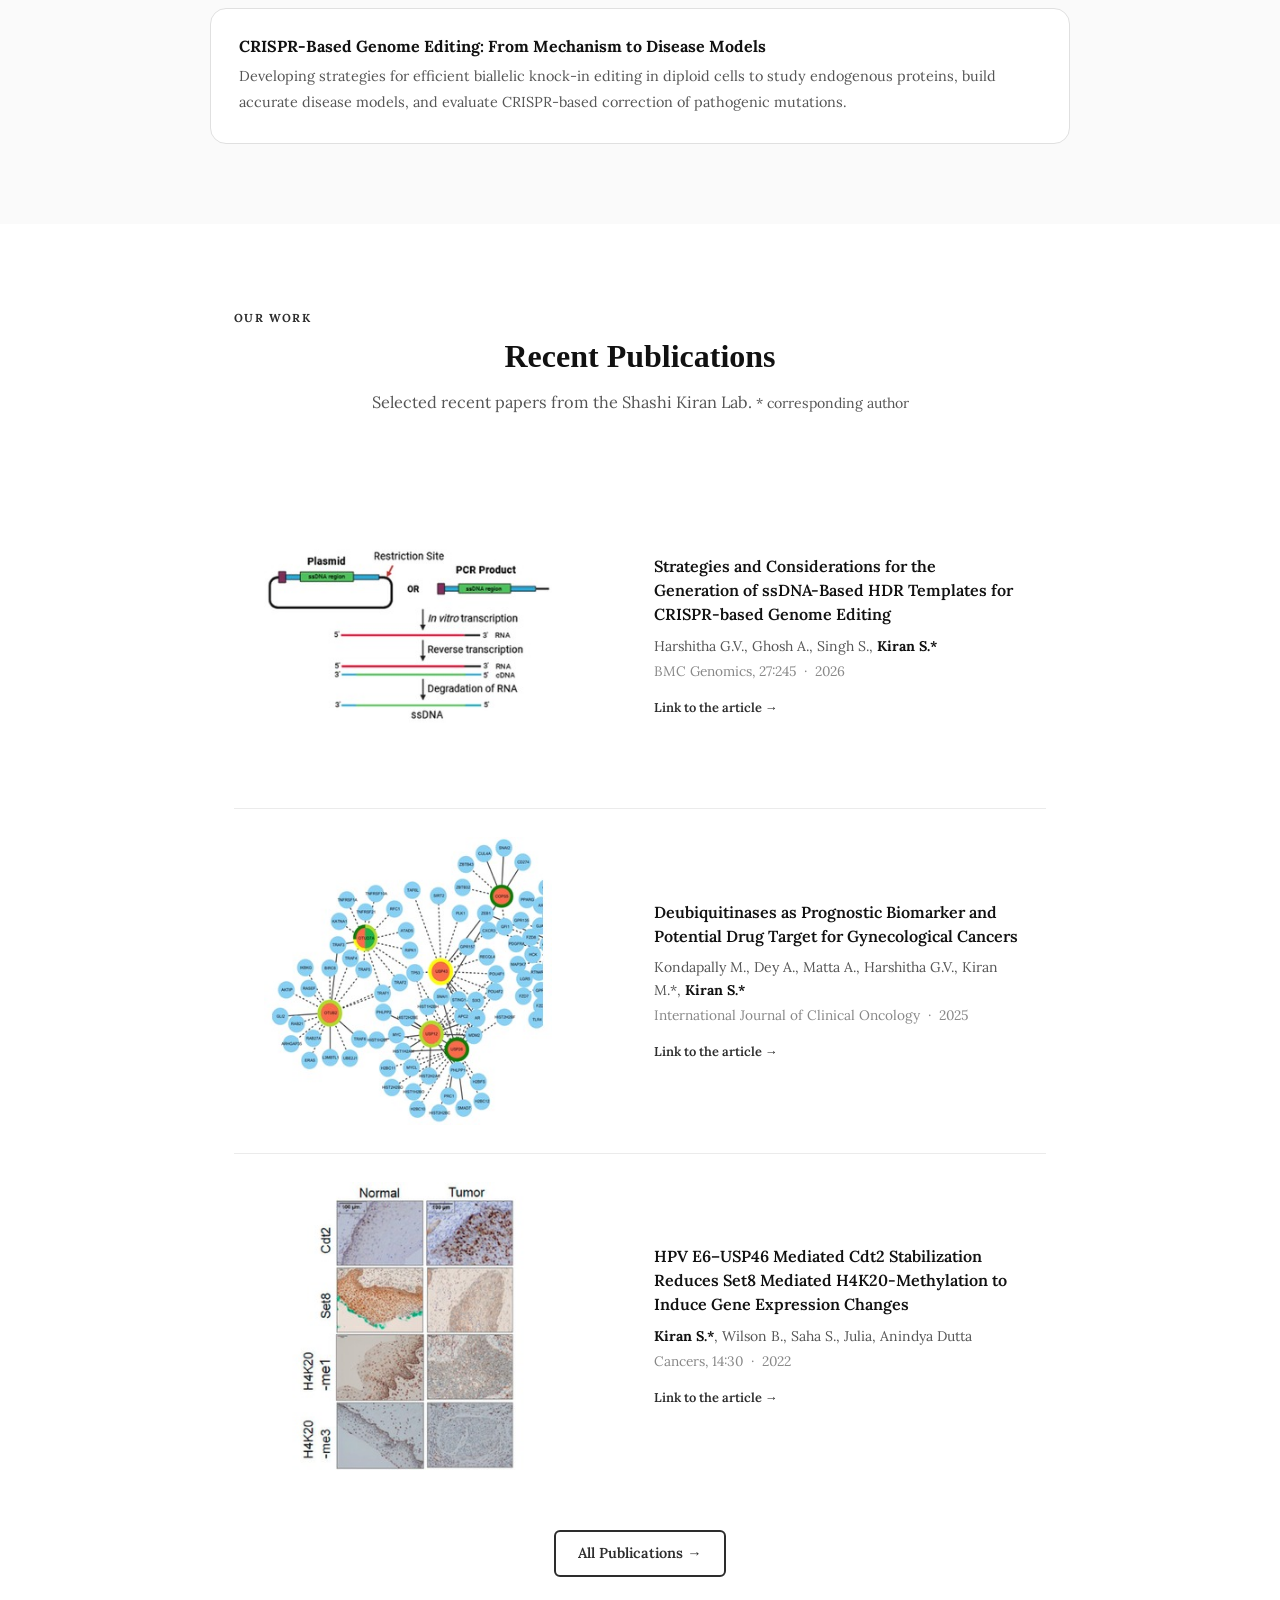
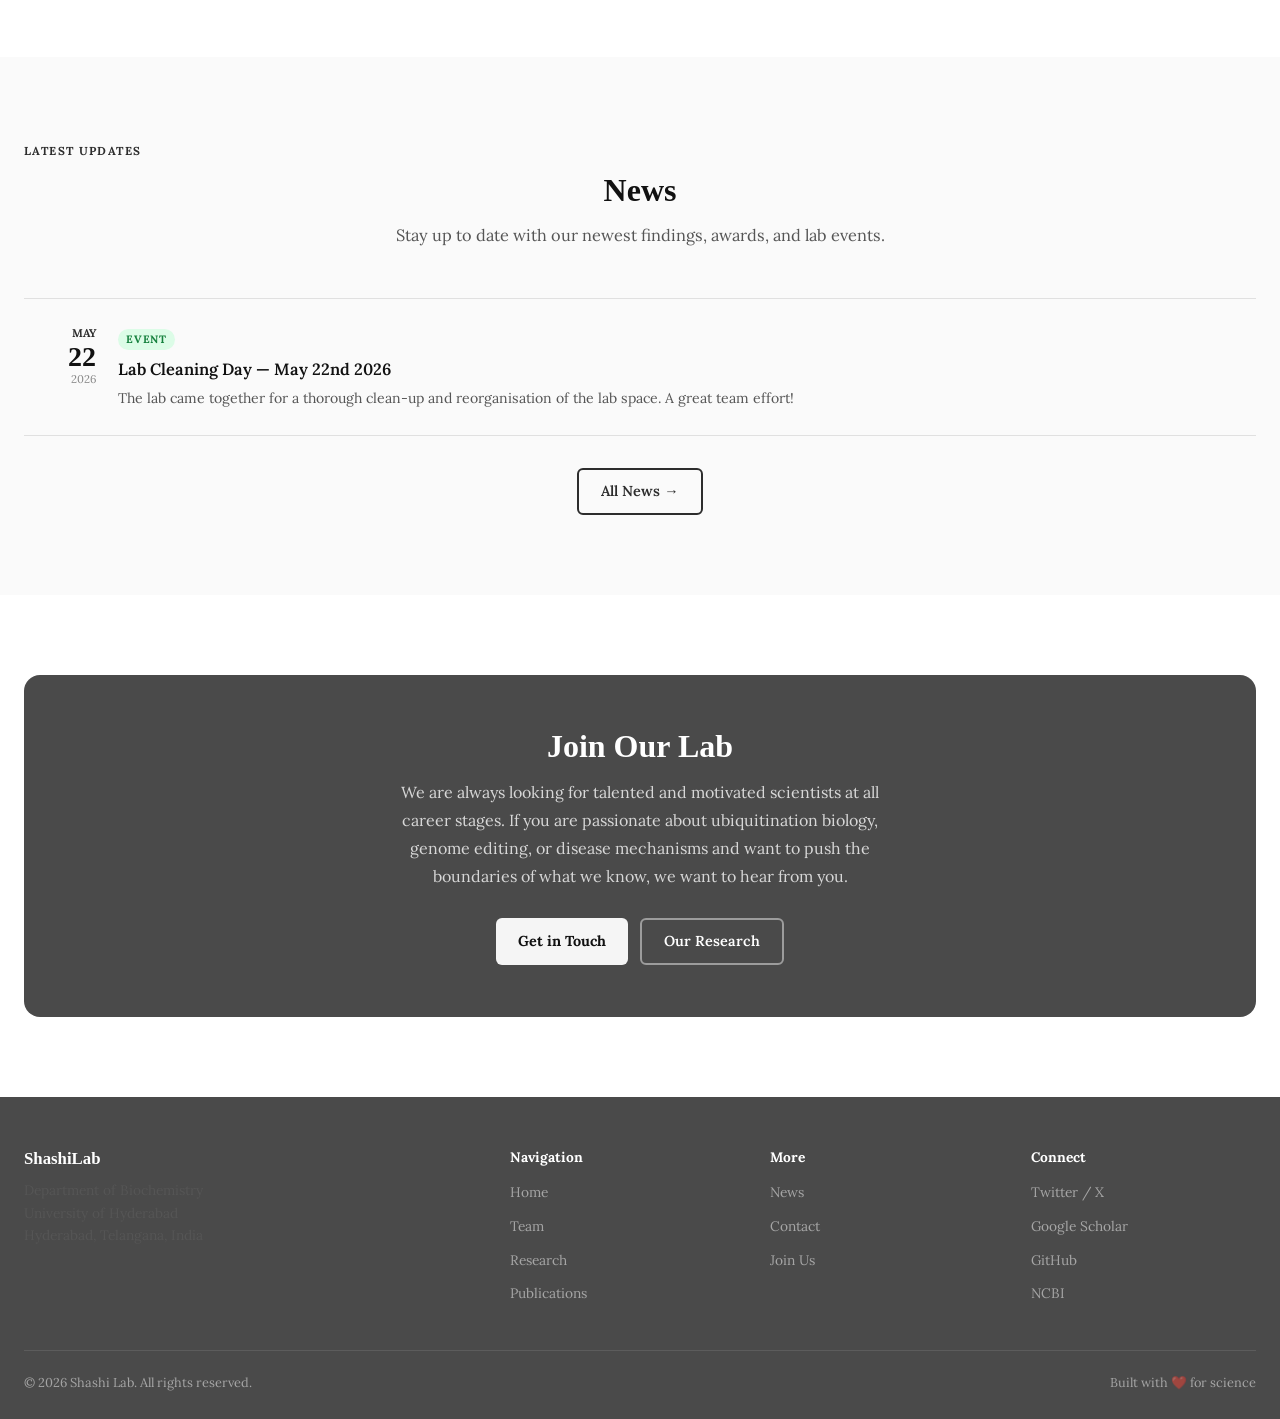
==== commit 1123308e: "Switch font to Lora for academic look Co-Authored-By: Claude Sonnet 4.6 <noreply@anthropic.com>" ====
--- a/index.html
+++ b/index.html
@@ -7,6 +7,7 @@
   <meta name="description" content="Dr. Shashi Kiran's research lab at the Department of Biochemistry, University of Hyderabad. We study ubiquitination biology in cancer and develop CRISPR-based genome editing strategies." />
   <meta name="keywords" content="Shashi Kiran, University of Hyderabad, Biochemistry, ubiquitin, deubiquitinase, USP46, CRISPR, genome editing, cancer research, UoH, Hyderabad" />
   <meta name="author" content="Dr. Shashi Kiran" />
+  <meta name="google-site-verification" content="ChHLzt7NcthxD-k_zj8Gd9mRx2BOK9S7o09aSLeF2pE" />
   <meta property="og:title" content="Dr. Shashi Kiran Lab | University of Hyderabad" />
   <meta property="og:description" content="Research lab studying ubiquitination biology in cancer and CRISPR-based genome editing. Department of Biochemistry, University of Hyderabad." />
   <meta property="og:type" content="website" />
@@ -19,7 +20,7 @@
         "name": "Shashi Kiran Lab",
         "alternateName": "ShashiLab",
         "description": "Research laboratory studying ubiquitination biology in cancer and CRISPR-based genome editing strategies at the University of Hyderabad.",
-        "url": "",
+        "url": "https://shashilabuoh.github.io/Shashi-Lab/",
         "parentOrganization": {
           "@type": "CollegeOrUniversity",
           "name": "University of Hyderabad",
@@ -68,7 +69,7 @@
   </script>
   <link rel="preconnect" href="https://fonts.googleapis.com" />
   <link rel="preconnect" href="https://fonts.gstatic.com" crossorigin />
-  <link href="https://fonts.googleapis.com/css2?family=Inter:wght@400;500;600;700;800&display=swap" rel="stylesheet" />
+  <link href="https://fonts.googleapis.com/css2?family=Lora:ital,wght@0,400;0,500;0,600;1,400;1,600&display=swap" rel="stylesheet" />
   <link rel="stylesheet" href="assets/style.css" />
 </head>
 <body>
--- a/assets/style.css
+++ b/assets/style.css
@@ -42,7 +42,7 @@
 *, *::before, *::after { box-sizing: border-box; margin: 0; padding: 0; }
 html { scroll-behavior: smooth; }
 body {
-  font-family: 'Inter', -apple-system, BlinkMacSystemFont, 'Segoe UI', sans-serif;
+  font-family: 'Lora', Georgia, 'Times New Roman', serif;
   color: var(--text);
   background: var(--bg);
   line-height: 1.6;
@@ -493,7 +493,9 @@
   display: block;
   width: 300px;
   height: 300px;
-  object-fit: cover;
+  object-fit: contain;
+  background: #ffffff;
+  padding: 6px;
 }
 .pub-thumb-lines {
   flex: 1; padding: 9px 8px 6px;
@@ -812,6 +814,6 @@
   .form-row      { grid-template-columns: 1fr; }
   .pub-entry  { gap: 14px; padding: 14px 8px; }
   .pub-thumb  { width: 160px; height: 160px; }
-  img.pub-thumb { width: 160px; height: 160px; }
+  img.pub-thumb { width: 160px; height: 160px; object-fit: contain; }
   .grid-2        { grid-template-columns: 1fr; }
 }
